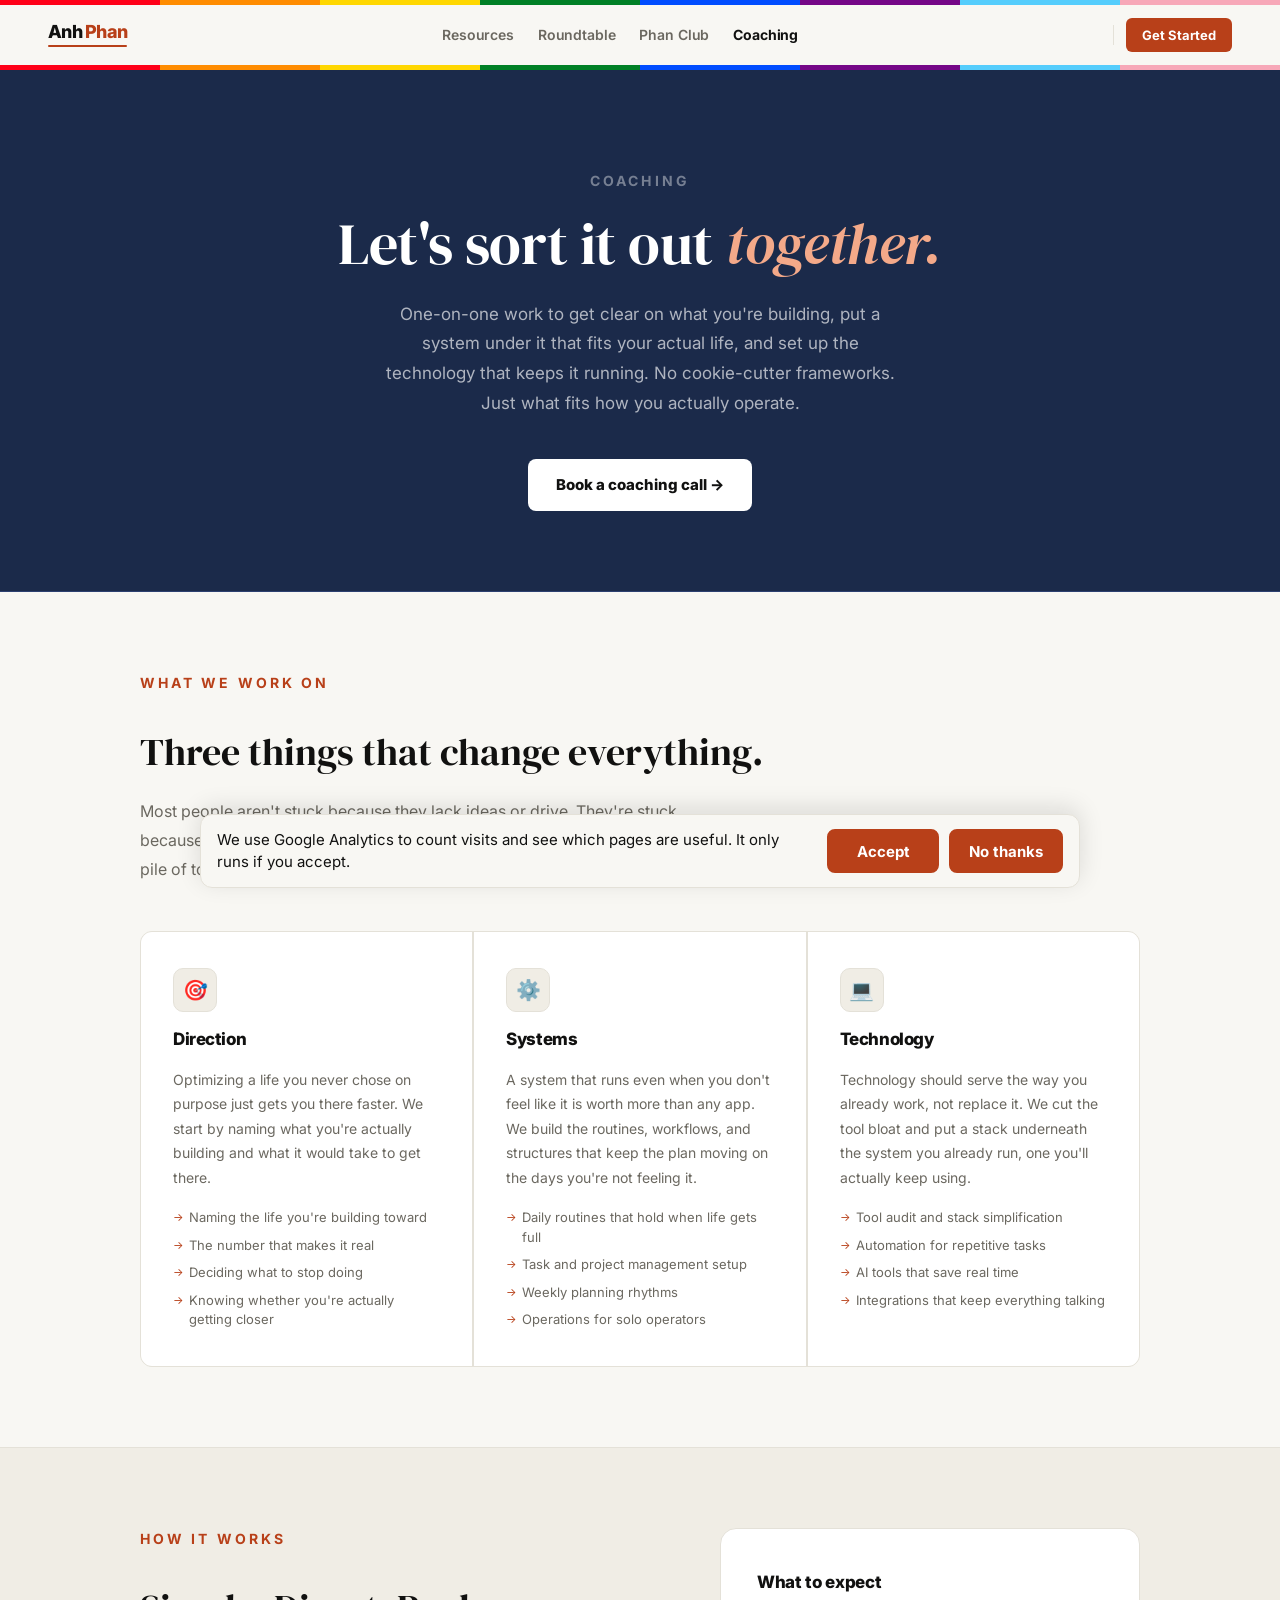
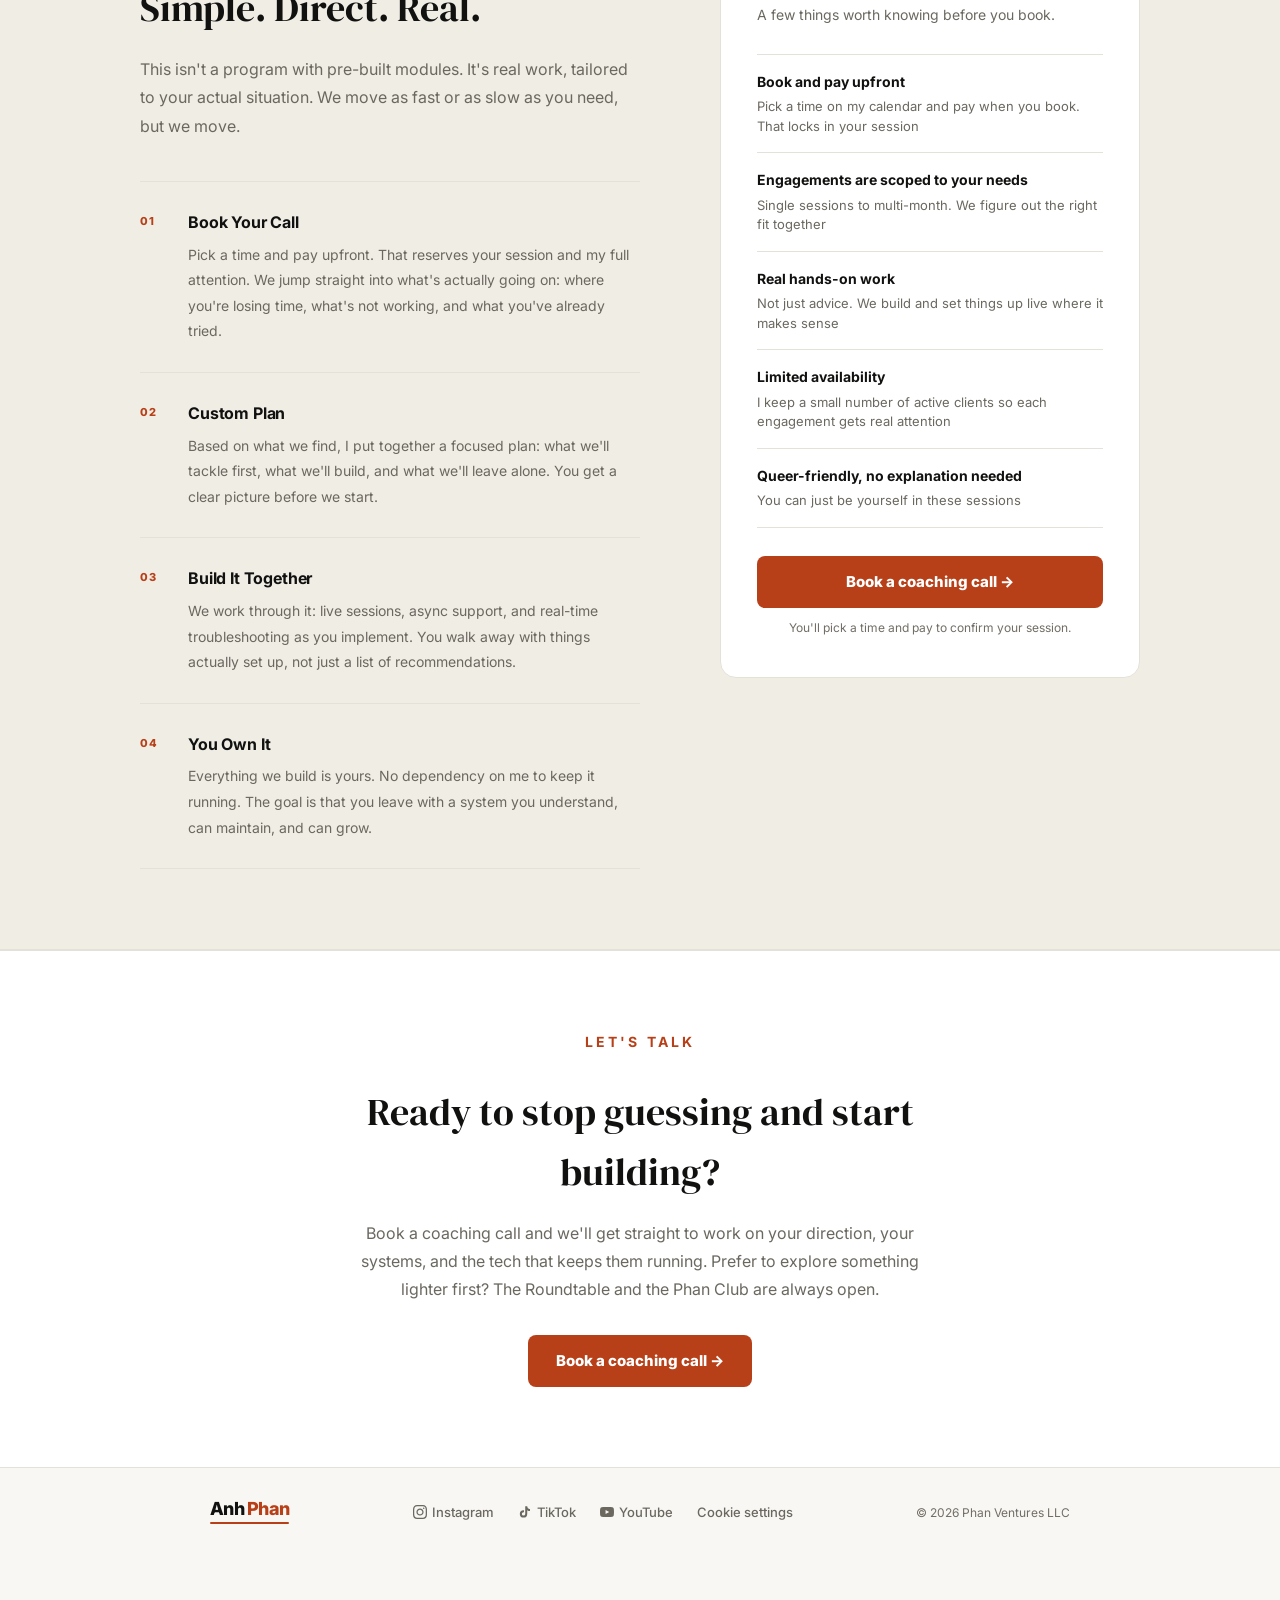
==== coaching.html @ 06c70fdd "Consent: remove Clarity, load GA4 only after Accept Co-Authored-By: Claude Opus 5.5 <noreply@anthrop" ====
<!DOCTYPE html>
<html lang="en">
<head>
  <meta charset="UTF-8">
  <meta name="viewport" content="width=device-width, initial-scale=1.0">
  <link rel="icon" href="/favicon.ico" sizes="any">
  <link rel="icon" type="image/png" sizes="32x32" href="/favicon-32.png">
  <link rel="icon" type="image/png" sizes="16x16" href="/favicon-16.png">
  <link rel="apple-touch-icon" href="/apple-touch-icon.png">
  <meta name="theme-color" content="#B84019">
  <title>Coaching · Anh Phan</title>
  <link rel="canonical" href="https://mranhphan.com/coaching">
  <meta name="description" content="One-on-one coaching to get clear on what you're building, put a system under it, and set up the tech that keeps it running. Book a paid coaching call with Anh.">
  <link rel="preconnect" href="https://fonts.googleapis.com">
  <link rel="preconnect" href="https://fonts.gstatic.com" crossorigin>
  <link href="https://fonts.googleapis.com/css2?family=DM+Serif+Display:ital@0;1&family=Inter:ital,opsz,wght@0,14..32,400;0,14..32,500;0,14..32,600;0,14..32,700;0,14..32,800;0,14..32,900;1,14..32,400;1,14..32,700;1,14..32,800&display=swap" rel="stylesheet">
  <link rel="stylesheet" href="styles.css">
  <style>
    /* ── PAGE HERO ── */
    .coaching-hero {
      background: var(--navy);
      padding: 100px 48px 80px;
      border-bottom: 1px solid #2D4070;
      text-align: center;
    }

    .coaching-hero-inner { position: relative; z-index: 1; }

    .coaching-hero .section-label { color: rgba(255,255,255,0.4); margin-bottom: 20px; }

    .coaching-hero h1 {
      font-family: 'DM Serif Display', serif;
      font-size: clamp(34px, 4.5vw, 58px);
      font-weight: 400;
      letter-spacing: -0.01em;
      line-height: 1.1;
      color: #fff;
      max-width: 720px;
      margin: 0 auto 24px;
    }

    .coaching-hero h1 em {
      font-style: italic;
      color: var(--fire-light);
    }

    .coaching-hero .hero-sub {
      font-size: 17px;
      color: rgba(255,255,255,0.65);
      line-height: 1.75;
      max-width: 520px;
      margin: 0 auto 40px;
    }

    .btn-white {
      display: inline-flex;
      align-items: center;
      background: #fff;
      color: var(--text);
      font-family: 'Inter', sans-serif;
      font-size: 15px;
      font-weight: 800;
      padding: 14px 28px;
      border-radius: 8px;
      transition: opacity 0.2s;
    }
    .btn-white:hover { opacity: 0.92; }

    /* ── PILLARS SECTION ── */
    .work-section {
      padding: 80px 48px;
      background: var(--bg);
      border-bottom: 1px solid var(--border);
    }

    .work-inner {
      max-width: 1000px;
      margin: 0 auto;
    }

    .work-header { margin-bottom: 48px; }

    .work-header h2 {
      font-size: clamp(26px, 3vw, 38px);
      margin-bottom: 14px;
    }

    .work-header p {
      font-size: 16px;
      color: var(--text-muted);
      line-height: 1.8;
      max-width: 580px;
    }

    .work-grid {
      display: grid;
      grid-template-columns: 1fr 1fr 1fr;
      gap: 2px;
      background: var(--border);
      border: 1px solid var(--border);
      border-radius: 12px;
      overflow: hidden;
    }

    .work-card {
      background: #fff;
      padding: 36px 32px;
      display: flex;
      flex-direction: column;
      gap: 14px;
    }

    .work-icon {
      width: 44px;
      height: 44px;
      border-radius: 10px;
      background: var(--linen);
      border: 1px solid var(--border);
      display: flex;
      align-items: center;
      justify-content: center;
      font-size: 20px;
    }

    .work-card h3 {
      font-family: 'Inter', sans-serif;
      font-size: 17px;
      font-weight: 800;
      letter-spacing: -0.025em;
      color: var(--text);
    }

    .work-card p {
      font-size: 14px;
      color: var(--text-muted);
      line-height: 1.75;
    }

    .work-card ul {
      list-style: none;
      display: flex;
      flex-direction: column;
      gap: 8px;
      margin-top: 4px;
    }

    .work-card ul li {
      font-size: 13px;
      color: var(--text-muted);
      padding-left: 16px;
      position: relative;
      line-height: 1.5;
    }

    .work-card ul li::before {
      content: '→';
      position: absolute;
      left: 0;
      color: var(--accent);
      font-size: 11px;
      top: 1px;
    }

    /* ── HOW IT WORKS ── */
    .process-section {
      padding: 80px 48px;
      background: var(--linen);
      border-bottom: 1px solid var(--border);
    }

    .process-inner {
      max-width: 1000px;
      margin: 0 auto;
      display: grid;
      grid-template-columns: 1fr 420px;
      gap: 80px;
      align-items: start;
    }

    .process-left h2 {
      font-size: clamp(26px, 3vw, 38px);
      margin-bottom: 16px;
    }

    .process-left > p {
      font-size: 16px;
      color: var(--text-muted);
      line-height: 1.8;
      margin-bottom: 40px;
    }

    .process-steps { display: flex; flex-direction: column; }

    .process-step {
      display: flex;
      gap: 24px;
      padding: 28px 0;
      border-bottom: 1px solid var(--border);
    }
    .process-step:first-child { border-top: 1px solid var(--border); }

    .step-num {
      font-size: 11px;
      font-weight: 800;
      color: var(--accent);
      letter-spacing: 0.08em;
      min-width: 24px;
      padding-top: 3px;
    }

    .step-body strong {
      display: block;
      font-size: 16px;
      font-weight: 700;
      color: var(--text);
      margin-bottom: 6px;
      letter-spacing: -0.01em;
    }

    .step-body span {
      font-size: 14px;
      color: var(--text-muted);
      line-height: 1.65;
    }

    /* ── DETAILS CARD ── */
    .details-card {
      background: #fff;
      border: 1px solid var(--border);
      border-radius: 16px;
      padding: 40px 36px;
    }

    .details-card h3 {
      font-family: 'Inter', sans-serif;
      font-size: 17px;
      font-weight: 800;
      color: var(--text);
      margin-bottom: 8px;
      letter-spacing: -0.02em;
    }

    .details-card .card-sub {
      font-size: 14px;
      color: var(--text-muted);
      line-height: 1.6;
      margin-bottom: 28px;
    }

    .details-list {
      list-style: none;
      border-top: 1px solid var(--border);
    }

    .details-list li {
      padding: 16px 0;
      border-bottom: 1px solid var(--border);
      display: flex;
      flex-direction: column;
      gap: 4px;
    }

    .details-list strong {
      font-size: 14px;
      font-weight: 700;
      color: var(--text);
    }

    .details-list span {
      font-size: 13px;
      color: var(--text-muted);
      line-height: 1.5;
    }

    .card-cta { margin-top: 28px; }

    .btn-accent {
      display: inline-flex;
      align-items: center;
      justify-content: center;
      width: 100%;
      background: var(--accent);
      color: #fff;
      font-family: 'Inter', sans-serif;
      font-size: 15px;
      font-weight: 800;
      padding: 14px 28px;
      border-radius: 8px;
      transition: background 0.2s;
    }
    .btn-accent:hover { background: var(--fire-dark); }

    .card-note {
      font-size: 12px;
      color: var(--text-light);
      text-align: center;
      margin-top: 10px;
    }

    /* ── BOTTOM CTA ── */
    .cta-section {
      padding: 80px 48px;
      background: #fff;
      text-align: center;
      border-top: 1px solid var(--border);
    }

    .cta-inner { max-width: 560px; margin: 0 auto; }

    .cta-inner h2 {
      font-size: clamp(26px, 3vw, 38px);
      margin-bottom: 16px;
    }

    .cta-inner p {
      font-size: 16px;
      color: var(--text-muted);
      line-height: 1.75;
      margin-bottom: 32px;
    }

    .btn-accent-inline {
      display: inline-flex;
      align-items: center;
      background: var(--accent);
      color: #fff;
      font-family: 'Inter', sans-serif;
      font-size: 15px;
      font-weight: 800;
      padding: 14px 28px;
      border-radius: 8px;
      transition: background 0.2s;
    }
    .btn-accent-inline:hover { background: var(--fire-dark); }

    /* ── RESPONSIVE ── */
    @media (max-width: 960px) {
      .coaching-hero { padding: 72px 32px 60px; }
      .work-section { padding: 60px 24px; }
      .work-grid { grid-template-columns: 1fr; }
      .process-section { padding: 60px 24px; }
      .process-inner { grid-template-columns: 1fr; gap: 40px; }
      .cta-section { padding: 60px 24px; }
    }

    @media (max-width: 640px) {
      .coaching-hero { padding: 60px 20px 48px; }
      .work-section { padding: 52px 20px; }
      .work-card { padding: 28px 24px; }
      .process-section { padding: 52px 20px; }
      .details-card { padding: 32px 24px; }
      .cta-section { padding: 52px 20px; }
    }
  </style>
  <!-- Google Analytics 4, loaded only after the visitor clicks Accept (consent.js). -->
  <script src="/consent.js" data-ga-id="G-S2TMKYNY6V" defer></script>
</head>
<body>
  <a class="skip-link" href="#main">Skip to main content</a>

  <div class="site-header">
    <div class="pride-stripe"></div>
    <nav>
      <a href="/" class="nav-logo">
        <span class="nav-logo-name">Anh <span class="nav-logo-accent">Phan</span></span>
        <span class="nav-logo-bar"></span>
      </a>
      <input type="checkbox" id="nav-toggle" class="nav-toggle" aria-label="Toggle menu">
      <label for="nav-toggle" class="nav-burger" aria-hidden="true"><span></span><span></span><span></span></label>
      <div class="nav-links">
        <a href="/start-here" class="nav-link">Resources</a>
        <a href="/roundtable" class="nav-link">Roundtable</a>
        <a href="/phan-club" class="nav-link">Phan Club</a>
        <a href="/coaching" class="nav-link" style="color:var(--text);font-weight:700;">Coaching</a>
      </div>
      <div class="nav-cta-wrapper">
        <div class="nav-divider"></div>
        <a href="/#offerings" class="nav-login">Get Started</a>
      </div>
    </nav>
    <div class="pride-stripe"></div>
  </div>

  <main id="main" tabindex="-1">

  <!-- HERO -->
  <div class="coaching-hero">
    <div class="coaching-hero-inner">
      <span class="section-label">Coaching</span>
      <h1>Let's sort it out <em>together.</em></h1>
      <p class="hero-sub">One-on-one work to get clear on what you're building, put a system under it that fits your actual life, and set up the technology that keeps it running. No cookie-cutter frameworks. Just what fits how you actually operate.</p>
      <a href="BOOKING_LINK_HERE" class="btn-white">Book a coaching call →</a>
    </div>
  </div>

  <!-- WHAT WE WORK ON -->
  <div class="work-section">
    <div class="work-inner">
      <div class="work-header">
        <span class="section-label">What We Work On</span>
        <h2>Three things that change everything.</h2>
        <p>Most people aren't stuck because they lack ideas or drive. They're stuck because there's no clear direction, nothing holding the plan together, and a pile of tools that don't talk to each other. We fix that, one layer at a time.</p>
      </div>

      <div class="work-grid">
        <div class="work-card">
          <div class="work-icon">🎯</div>
          <h3>Direction</h3>
          <p>Optimizing a life you never chose on purpose just gets you there faster. We start by naming what you're actually building and what it would take to get there.</p>
          <ul>
            <li>Naming the life you're building toward</li>
            <li>The number that makes it real</li>
            <li>Deciding what to stop doing</li>
            <li>Knowing whether you're actually getting closer</li>
          </ul>
        </div>

        <div class="work-card">
          <div class="work-icon">⚙️</div>
          <h3>Systems</h3>
          <p>A system that runs even when you don't feel like it is worth more than any app. We build the routines, workflows, and structures that keep the plan moving on the days you're not feeling it.</p>
          <ul>
            <li>Daily routines that hold when life gets full</li>
            <li>Task and project management setup</li>
            <li>Weekly planning rhythms</li>
            <li>Operations for solo operators</li>
          </ul>
        </div>

        <div class="work-card">
          <div class="work-icon">💻</div>
          <h3>Technology</h3>
          <p>Technology should serve the way you already work, not replace it. We cut the tool bloat and put a stack underneath the system you already run, one you'll actually keep using.</p>
          <ul>
            <li>Tool audit and stack simplification</li>
            <li>Automation for repetitive tasks</li>
            <li>AI tools that save real time</li>
            <li>Integrations that keep everything talking</li>
          </ul>
        </div>
      </div>
    </div>
  </div>

  <!-- HOW IT WORKS -->
  <div class="process-section">
    <div class="process-inner">

      <div class="process-left">
        <span class="section-label">How It Works</span>
        <h2>Simple. Direct. Real.</h2>
        <p>This isn't a program with pre-built modules. It's real work, tailored to your actual situation. We move as fast or as slow as you need, but we move.</p>

        <div class="process-steps">
          <div class="process-step">
            <span class="step-num">01</span>
            <div class="step-body">
              <strong>Book Your Call</strong>
              <span>Pick a time and pay upfront. That reserves your session and my full attention. We jump straight into what's actually going on: where you're losing time, what's not working, and what you've already tried.</span>
            </div>
          </div>
          <div class="process-step">
            <span class="step-num">02</span>
            <div class="step-body">
              <strong>Custom Plan</strong>
              <span>Based on what we find, I put together a focused plan: what we'll tackle first, what we'll build, and what we'll leave alone. You get a clear picture before we start.</span>
            </div>
          </div>
          <div class="process-step">
            <span class="step-num">03</span>
            <div class="step-body">
              <strong>Build It Together</strong>
              <span>We work through it: live sessions, async support, and real-time troubleshooting as you implement. You walk away with things actually set up, not just a list of recommendations.</span>
            </div>
          </div>
          <div class="process-step">
            <span class="step-num">04</span>
            <div class="step-body">
              <strong>You Own It</strong>
              <span>Everything we build is yours. No dependency on me to keep it running. The goal is that you leave with a system you understand, can maintain, and can grow.</span>
            </div>
          </div>
        </div>
      </div>

      <div class="details-card">
        <h3>What to expect</h3>
        <p class="card-sub">A few things worth knowing before you book.</p>
        <ul class="details-list">
          <li>
            <strong>Book and pay upfront</strong>
            <span>Pick a time on my calendar and pay when you book. That locks in your session</span>
          </li>
          <li>
            <strong>Engagements are scoped to your needs</strong>
            <span>Single sessions to multi-month. We figure out the right fit together</span>
          </li>
          <li>
            <strong>Real hands-on work</strong>
            <span>Not just advice. We build and set things up live where it makes sense</span>
          </li>
          <li>
            <strong>Limited availability</strong>
            <span>I keep a small number of active clients so each engagement gets real attention</span>
          </li>
          <li>
            <strong>Queer-friendly, no explanation needed</strong>
            <span>You can just be yourself in these sessions</span>
          </li>
        </ul>
        <div class="card-cta">
          <a href="BOOKING_LINK_HERE" class="btn-accent">Book a coaching call →</a>
          <p class="card-note">You'll pick a time and pay to confirm your session.</p>
        </div>
      </div>

    </div>
  </div>

  <!-- BOTTOM CTA -->
  <div class="cta-section">
    <div class="cta-inner">
      <span class="section-label">Let's Talk</span>
      <h2>Ready to stop guessing and start building?</h2>
      <p>Book a coaching call and we'll get straight to work on your direction, your systems, and the tech that keeps them running. Prefer to explore something lighter first? The Roundtable and the Phan Club are always open.</p>
      <a href="BOOKING_LINK_HERE" class="btn-accent-inline">Book a coaching call →</a>
    </div>
  </div>

  <!-- FOOTER -->
  </main>

  <footer>
    <div class="footer-inner">
      <a href="/" class="footer-logo nav-logo">
        <span class="nav-logo-name">Anh <span class="nav-logo-accent">Phan</span></span>
        <span class="nav-logo-bar"></span>
      </a>
      <div class="footer-links">
        <a href="https://www.instagram.com/mr_anhphan" target="_blank" class="footer-social">
          <svg viewBox="0 0 24 24" fill="currentColor" width="16" height="16"><path d="M12 2.163c3.204 0 3.584.012 4.85.07 3.252.148 4.771 1.691 4.919 4.919.058 1.265.069 1.645.069 4.849 0 3.205-.012 3.584-.069 4.849-.149 3.225-1.664 4.771-4.919 4.919-1.266.058-1.644.07-4.85.07-3.204 0-3.584-.012-4.849-.07-3.26-.149-4.771-1.699-4.919-4.92-.058-1.265-.07-1.644-.07-4.849 0-3.204.013-3.583.07-4.849.149-3.227 1.664-4.771 4.919-4.919 1.266-.057 1.645-.069 4.849-.069zm0-2.163c-3.259 0-3.667.014-4.947.072-4.358.2-6.78 2.618-6.98 6.98-.059 1.281-.073 1.689-.073 4.948 0 3.259.014 3.668.072 4.948.2 4.358 2.618 6.78 6.98 6.98 1.281.058 1.689.072 4.948.072 3.259 0 3.668-.014 4.948-.072 4.354-.2 6.782-2.618 6.979-6.98.059-1.28.073-1.689.073-4.948 0-3.259-.014-3.667-.072-4.947-.196-4.354-2.617-6.78-6.979-6.98-1.281-.059-1.69-.073-4.949-.073zm0 5.838c-3.403 0-6.162 2.759-6.162 6.162s2.759 6.163 6.162 6.163 6.162-2.759 6.162-6.163c0-3.403-2.759-6.162-6.162-6.162zm0 10.162c-2.209 0-4-1.79-4-4 0-2.209 1.791-4 4-4s4 1.791 4 4c0 2.21-1.791 4-4 4zm6.406-11.845c-.796 0-1.441.645-1.441 1.44s.645 1.44 1.441 1.44c.795 0 1.439-.645 1.439-1.44s-.644-1.44-1.439-1.44z"/></svg>
          Instagram
        </a>
        <a href="https://www.tiktok.com/@mr_anhphan" target="_blank" class="footer-social">
          <svg viewBox="0 0 24 24" fill="currentColor" width="16" height="16"><path d="M19.59 6.69a4.83 4.83 0 0 1-3.77-4.25V2h-3.45v13.67a2.89 2.89 0 0 1-2.88 2.5 2.89 2.89 0 0 1-2.89-2.89 2.89 2.89 0 0 1 2.89-2.89c.28 0 .54.04.79.1V9.01a6.27 6.27 0 0 0-.79-.05 6.34 6.34 0 0 0-6.34 6.34 6.34 6.34 0 0 0 6.34 6.34 6.34 6.34 0 0 0 6.33-6.34V8.95a8.16 8.16 0 0 0 4.77 1.52V7.02a4.85 4.85 0 0 1-1-.33z"/></svg>
          TikTok
        </a>
        <a href="https://www.youtube.com/@mr_anhphan" target="_blank" class="footer-social">
          <svg viewBox="0 0 24 24" fill="currentColor" width="16" height="16"><path d="M23.498 6.186a3.016 3.016 0 0 0-2.122-2.136C19.505 3.545 12 3.545 12 3.545s-7.505 0-9.377.505A3.017 3.017 0 0 0 .502 6.186C0 8.07 0 12 0 12s0 3.93.502 5.814a3.016 3.016 0 0 0 2.122 2.136c1.871.505 9.376.505 9.376.505s7.505 0 9.377-.505a3.015 3.015 0 0 0 2.122-2.136C24 15.93 24 12 24 12s0-3.93-.502-5.814zM9.545 15.568V8.432L15.818 12l-6.273 3.568z"/></svg>
          YouTube
        </a>
        <button type="button" class="footer-social cookie-link" data-pv-cookie-settings hidden>Cookie settings</button>
      </div>
      <div class="footer-copy">&copy; 2026 Phan Ventures LLC</div>
    </div>
  </footer>

</body>
</html>
---- styles.css ----
*, *::before, *::after { box-sizing: border-box; margin: 0; padding: 0; }
html { scroll-behavior: smooth; }

:root {
  /* ── Primary — Orange Red ── */
  --fire-tint:   #F9D5C8;
  --fire-light:  #F4A989;
  --accent:      #B84019;  /* Fire — primary accent. Darkened from #E04E1F,
                             which was 3.71:1 as text and 3.98:1 behind white. */
  --fire-dark:   #B03A12;
  /* ── Secondary — Deep Navy ── */
  --navy-tint:   #D0D9EA;
  --navy-pale:   #7A9CC8;
  --navy-mid:    #2D4070;
  --navy:        #1B2A4A;
  --navy-deep:   #0F1A2E;
  /* ── Neutrals ── */
  --text:        #111110;  /* Ink */
  --charcoal:    #2A2928;
  --text-muted:  #6B6860;  /* Dusk */
  --text-light:  #726E66;  /* Fog. Darkened from #9C9890, which was 2.68:1 on
                             the canvas and 2.87:1 on white. Still lighter than
                             --text-muted, so the tonal steps survive. */
  --border:      #E4E1D8;  /* Parchment */
  --linen:       #F0EDE5;
  --bg:          #F8F7F3;  /* Canvas */
  /* ── Dark mode ── */
  --dark-bg:     #0F0F0E;
  --dark-card:   #1A1A19;
  --dark-raised: #242422;
  --dark-border: #2E2E2C;
  /* ── Pride ── */
  --pride-gradient: linear-gradient(
    to right,
    #FF0018 0%,    #FF0018 12.5%,
    #FF8C00 12.5%, #FF8C00 25%,
    #FFD700 25%,   #FFD700 37.5%,
    #008026 37.5%, #008026 50%,
    #004DFF 50%,   #004DFF 62.5%,
    #750787 62.5%, #750787 75%,
    #55CDFC 75%,   #55CDFC 87.5%,
    #F7A8B8 87.5%, #F7A8B8 100%
  );
}

body {
  font-family: 'Inter', sans-serif;
  background: var(--bg);
  color: var(--text);
  line-height: 1.6;
  -webkit-font-smoothing: antialiased;
}

h1, h2 { font-family: 'DM Serif Display', serif; font-weight: 400; }

a { color: inherit; text-decoration: none; }
img { display: block; max-width: 100%; }

/* ── PRIDE STRIPE ── */
.pride-stripe { height: 5px; background: var(--pride-gradient); }

/* ── SITE HEADER ── */
.site-header {
  position: fixed;
  top: 0;
  left: 0;
  right: 0;
  z-index: 100;
  background: var(--bg);
}

/* ── NAV ── */
nav {
  display: flex;
  align-items: center;
  justify-content: space-between;
  padding: 0 48px;
  height: 60px;
  background: var(--bg);
}

body { padding-top: 70px; }

.nav-logo {
  display: flex;
  flex-direction: column;
  align-items: flex-start;
  line-height: 1;
  gap: 0;
}
.nav-logo-name {
  font-size: 18px;
  font-weight: 800;
  letter-spacing: -0.04em;
  font-family: 'Inter', sans-serif;
}
.nav-logo-accent { color: var(--accent); }
.nav-logo-bar {
  display: block;
  height: 2px;
  width: 100%;
  background: var(--accent);
  border-radius: 1px;
  margin-top: 4px;
}

.nav-links {
  display: flex;
  align-items: center;
  gap: 24px;
}

.nav-link {
  font-size: 14px;
  font-weight: 600;
  color: var(--text-muted);
  transition: color 0.2s;
  letter-spacing: -0.01em;
}
.nav-link:hover { color: var(--text); }

.nav-divider { width: 1px; height: 20px; background: var(--border); }

.nav-login {
  font-size: 13px;
  font-weight: 700;
  color: #fff;
  background: var(--accent);
  padding: 7px 16px;
  border-radius: 6px;
  transition: opacity 0.2s;
}
.nav-login:hover { opacity: 0.88; }

.nav-cta-wrapper { display: flex; align-items: center; gap: 12px; }

/* ── HERO (HOMEPAGE) ── */
.hero {
  padding: 80px 48px 88px;
  border-bottom: 1px solid var(--border);
  background: var(--bg);
  text-align: center;
}

.hero-text {
  max-width: 680px;
  margin: 0 auto;
  display: flex;
  flex-direction: column;
  align-items: center;
}

.hero-photo {
  width: 160px;
  height: 160px;
  border-radius: 50%;
  overflow: hidden;
  margin: 0 auto 36px;
  border: 3px solid var(--border);
}

.hero-photo img {
  width: 100%;
  height: 100%;
  object-fit: cover;
  object-position: center top;
  display: block;
}

.hero-eyebrow {
  font-size: 12px;
  font-weight: 700;
  letter-spacing: 0.18em;
  text-transform: uppercase;
  color: var(--text-light);
  margin-bottom: 20px;
}

.hero-belief {
  font-family: 'DM Serif Display', serif;
  font-size: clamp(32px, 4vw, 54px);
  font-weight: 400;
  letter-spacing: -0.01em;
  line-height: 1.1;
  margin-bottom: 24px;
  color: var(--text);
}

.hero-belief em {
  font-style: italic;
  color: var(--accent);
}

.hero-sub {
  font-size: 17px;
  color: var(--text-muted);
  line-height: 1.75;
  margin-bottom: 36px;
}

.hero-cta {
  display: inline-flex;
  align-items: center;
  background: var(--accent);
  color: #fff;
  font-family: 'Inter', sans-serif;
  font-size: 15px;
  font-weight: 800;
  padding: 14px 28px;
  border-radius: 8px;
  transition: opacity 0.2s;
  width: fit-content;
}
.hero-cta:hover { opacity: 0.88; }

/* ── STORY MICRO ── */
.story-micro {
  padding: 48px 48px;
  border-bottom: 1px solid var(--border);
  background: var(--bg);
}

.story-micro-inner {
  max-width: 680px;
  margin: 0 auto;
  text-align: center;
}

.story-micro-inner p {
  font-size: 17px;
  color: var(--text-muted);
  line-height: 1.8;
}

.story-micro-inner em { font-style: italic; color: var(--text); }

/* ── LEAD MAGNET ── */
.lead-section {
  padding: 80px 48px;
  background: #fff;
  border-bottom: 1px solid var(--border);
}

.lead-inner {
  max-width: 640px;
  margin: 0 auto;
  text-align: center;
}

.lead-inner .section-label { margin-bottom: 20px; }

.lead-inner h2 {
  font-family: 'DM Serif Display', serif;
  font-size: clamp(28px, 3vw, 42px);
  font-weight: 400;
  letter-spacing: -0.01em;
  line-height: 1.1;
  margin-bottom: 16px;
}

.lead-inner .lead-sub {
  font-size: 16px;
  color: var(--text-muted);
  line-height: 1.75;
  margin-bottom: 32px;
}

.lead-form {
  display: flex;
  gap: 8px;
  max-width: 480px;
  margin: 0 auto;
}

.lead-form input[type="email"] {
  flex: 1;
  font-family: 'Inter', sans-serif;
  font-size: 15px;
  font-weight: 500;
  color: var(--text);
  background: var(--bg);
  border: 1.5px solid var(--border);
  border-radius: 8px;
  padding: 12px 16px;
  outline: none;
  transition: border-color 0.2s;
}
.lead-form input[type="email"]::placeholder { color: var(--text-light); }
.lead-form input[type="email"]:focus { border-color: var(--accent); }

.lead-form button {
  font-family: 'Inter', sans-serif;
  font-size: 14px;
  font-weight: 800;
  color: #fff;
  background: var(--accent);
  border: none;
  border-radius: 8px;
  padding: 12px 20px;
  cursor: pointer;
  white-space: nowrap;
  transition: opacity 0.2s;
}
.lead-form button:hover { opacity: 0.88; }

.lead-note {
  font-size: 12px;
  color: var(--text-light);
  margin-top: 12px;
}

/* ── OFFERINGS PREVIEW ── */
.preview-section {
  padding: 80px 48px;
  border-bottom: 1px solid var(--border);
  background: var(--bg);
}

.preview-inner { max-width: 1000px; margin: 0 auto; }

.preview-header { margin-bottom: 40px; text-align: center; }

.preview-header h2 {
  font-family: 'DM Serif Display', serif;
  font-size: clamp(26px, 2.8vw, 38px);
  font-weight: 400;
  letter-spacing: -0.01em;
  line-height: 1.1;
}

.preview-grid {
  display: grid;
  grid-template-columns: 1fr 1fr 1fr;
  border: 1px solid var(--border);
  border-radius: 12px;
  overflow: hidden;
}

.preview-card {
  padding: 40px 36px;
  border-right: 1px solid var(--border);
  display: flex;
  flex-direction: column;
  gap: 12px;
  background: #fff;
}

.preview-card:last-child { border-right: none; }

.preview-num {
  font-size: 11px;
  font-weight: 800;
  color: var(--accent);
  letter-spacing: 0.15em;
  text-transform: uppercase;
}

.preview-card h3 {
  font-size: 20px;
  font-weight: 800;
  letter-spacing: -0.02em;
  line-height: 1.2;
}

.preview-card p {
  font-size: 15px;
  color: var(--text-muted);
  line-height: 1.75;
  flex: 1;
}

.preview-link {
  display: inline-block;
  font-size: 13px;
  font-weight: 700;
  color: var(--accent);
  border-bottom: 1px solid rgba(184, 64, 25, 0.3);
  padding-bottom: 2px;
  width: fit-content;
  transition: opacity 0.2s;
}
.preview-link:hover { opacity: 0.75; }

/* ── PILLARS ── */
.pillars-section {
  padding: 72px 48px;
  background: var(--linen);
  border-bottom: 1px solid var(--border);
}

.pillars-inner {
  max-width: 1000px;
  margin: 0 auto;
  display: grid;
  grid-template-columns: 1fr 1fr 1fr;
  gap: 48px;
}

.pillar { display: flex; flex-direction: column; gap: 14px; }

.pillar-icon {
  width: 44px;
  height: 44px;
  border-radius: 10px;
  background: #fff;
  border: 1px solid var(--border);
  display: flex;
  align-items: center;
  justify-content: center;
  font-size: 20px;
  flex-shrink: 0;
}

.pillar h2 {
  font-family: 'Inter', sans-serif;
  font-size: 18px;
  font-weight: 800;
  letter-spacing: -0.025em;
  color: var(--text);
}

.pillar p {
  font-size: 15px;
  color: var(--text-muted);
  line-height: 1.75;
}

/* ── STATS STRIP ── */
.story-stats {
  border-top: 1px solid var(--border);
  display: grid;
  grid-template-columns: repeat(4, 1fr);
}

.story-stat {
  padding: 48px 40px;
  border-right: 1px solid var(--border);
}

.story-stat:last-child { border-right: none; }

.section-label {
  font-size: 14px;
  font-weight: 700;
  letter-spacing: 0.22em;
  text-transform: uppercase;
  color: var(--accent);
  margin-bottom: 28px;
  display: block;
}

.story-text h2 {
  font-size: clamp(26px, 3vw, 36px);
  font-weight: 900;
  letter-spacing: -0.03em;
  line-height: 1.1;
  margin-bottom: 24px;
}

.story-text p {
  font-size: 16px;
  color: var(--text-muted);
  line-height: 1.75;
  margin-bottom: 12px;
}

.story-text p:last-of-type { margin-bottom: 0; }
.story-text em { font-style: italic; color: var(--text); }

.fact-num {
  font-size: 48px;
  font-weight: 900;
  letter-spacing: -0.05em;
  line-height: 1;
  color: var(--text);
}

.fact-label {
  font-size: 13px;
  color: var(--text-muted);
  font-weight: 500;
  line-height: 1.4;
  max-width: 200px;
  margin-top: 6px;
}


/* ── FOOTER ── */
footer { border-top: 1px solid var(--border); padding: 32px 48px; }

.footer-inner {
  max-width: 860px;
  margin: 0 auto;
  display: flex;
  align-items: center;
  justify-content: space-between;
  gap: 20px;
  flex-wrap: wrap;
}

.footer-logo { font-size: 18px; font-weight: 900; letter-spacing: -0.025em; }

.footer-links { display: flex; gap: 24px; flex-wrap: wrap; align-items: center; }

.footer-links a {
  display: flex;
  align-items: center;
  gap: 5px;
  font-size: 13px;
  color: var(--text-muted);
  font-weight: 500;
  transition: color 0.2s;
}
.footer-links a:hover { color: var(--text); }
.footer-links svg { width: 14px; height: 14px; flex-shrink: 0; }

.footer-copy { font-size: 12px; color: var(--text-light); }

.footer-social {
  display: inline-flex;
  align-items: center;
  gap: 6px;
  font-size: 13px;
  color: var(--text-muted);
  font-weight: 500;
  transition: color 0.2s;
}
.footer-social:hover { color: var(--text); }
.cookie-link { background: none; border: 0; padding: 0; font: inherit; font-size: 13px; font-weight: 500; color: var(--text-muted); cursor: pointer; }
.cookie-link[hidden] { display: none; }
.cookie-link:hover { color: var(--text); }
.cookie-link:focus-visible { outline: 3px solid var(--accent); outline-offset: 3px; border-radius: 3px; }

/* ── RESPONSIVE ── */
@media (max-width: 1080px) {
}

@media (max-width: 960px) {
  .story-stats { grid-template-columns: 1fr 1fr; }
  .story-stat { border-right: none; border-bottom: 1px solid var(--border); }

  .hero { padding: 60px 32px 68px; }
  .story-micro { padding: 40px 32px; }
  .lead-section { padding: 60px 24px; }
  .preview-section { padding: 60px 24px; }
  .preview-grid { grid-template-columns: 1fr; }
  .preview-card { border-right: none; border-bottom: 1px solid var(--border); }
  .preview-card:last-child { border-bottom: none; }
  .pillars-section { padding: 56px 32px; }
  .pillars-inner { grid-template-columns: 1fr; gap: 32px; }

  nav { padding: 0 24px; }
  .nav-links { gap: 20px; }
  footer { padding: 28px 24px; }
}

@media (max-width: 640px) {
  nav { padding: 0 20px; }
  .nav-links { gap: 14px; }
  .nav-link { font-size: 13px; }

  .story-stats { grid-template-columns: 1fr 1fr; }
  .story-stat { padding: 32px 20px; }

  .hero { padding: 52px 20px 60px; }
  .hero-belief { font-size: 26px; }
  .story-micro { padding: 32px 20px; }
  .lead-section { padding: 52px 20px; }
  .lead-form { flex-direction: column; }
  .lead-form button { width: 100%; }
  .preview-section { padding: 52px 20px; }
  .preview-card { padding: 32px 24px; }

  footer { padding: 28px 20px; }
  .footer-inner { flex-direction: column; align-items: flex-start; gap: 16px; }
  .footer-social-label { display: none; }
  .footer-links { gap: 16px; }
}

@media (max-width: 400px) {
  .fact-num { font-size: 36px; }
}

/* ── MOBILE NAV (CSS-only hamburger) ── */
.nav-toggle { position: absolute; opacity: 0; width: 0; height: 0; pointer-events: none; }
.nav-burger { display: none; }

@media (max-width: 768px) {
  nav { position: relative; gap: 12px; }
  .nav-logo { margin-right: auto; }

  .nav-burger {
    display: flex;
    flex-direction: column;
    justify-content: center;
    gap: 5px;
    width: 30px;
    height: 30px;
    order: 3;
    cursor: pointer;
    flex: none;
  }
  .nav-burger span {
    display: block;
    width: 22px;
    height: 2px;
    background: var(--text);
    border-radius: 2px;
    transition: transform 0.2s ease, opacity 0.2s ease;
  }
  .nav-toggle:checked ~ .nav-burger span:nth-child(1) { transform: translateY(7px) rotate(45deg); }
  .nav-toggle:checked ~ .nav-burger span:nth-child(2) { opacity: 0; }
  .nav-toggle:checked ~ .nav-burger span:nth-child(3) { transform: translateY(-7px) rotate(-45deg); }

  .nav-cta-wrapper { order: 2; }
  .nav-divider { display: none; }

  .nav-links {
    position: absolute;
    top: 100%;
    left: 0;
    right: 0;
    flex-direction: column;
    align-items: stretch;
    gap: 0;
    background: var(--bg);
    border-bottom: 1px solid var(--border);
    box-shadow: 0 10px 24px rgba(0, 0, 0, 0.08);
    padding: 4px 0;
    display: none;
  }
  .nav-toggle:checked ~ .nav-links { display: flex; }
  .nav-links .nav-link {
    padding: 14px 24px;
    font-size: 15px;
    color: var(--text);
    border-bottom: 1px solid var(--border);
  }
  .nav-links .nav-link:last-child { border-bottom: none; }
}

/* Accessibility: skip link and focus visibility.
   The skip link is the first tab stop and is offscreen until focused.
   White on --navy is 14.22:1. */
.skip-link {
  position: absolute;
  left: -9999px;
  top: 0;
  z-index: 9999;
  background: var(--navy);
  color: #fff;
  font-family: 'Inter', sans-serif;
  font-size: 14px;
  font-weight: 700;
  padding: 12px 20px;
  border-radius: 0 0 8px 0;
  text-decoration: none;
}
.skip-link:focus {
  left: 0;
}
main:focus { outline: none; }

/* .nav-toggle is a 0x0 opacity:0 checkbox, so its own focus ring has nothing
   to draw on. Put the ring on the visible burger instead. */
.nav-toggle:focus-visible + .nav-burger {
  outline: 3px solid var(--accent);
  outline-offset: 3px;
  border-radius: 3px;
}
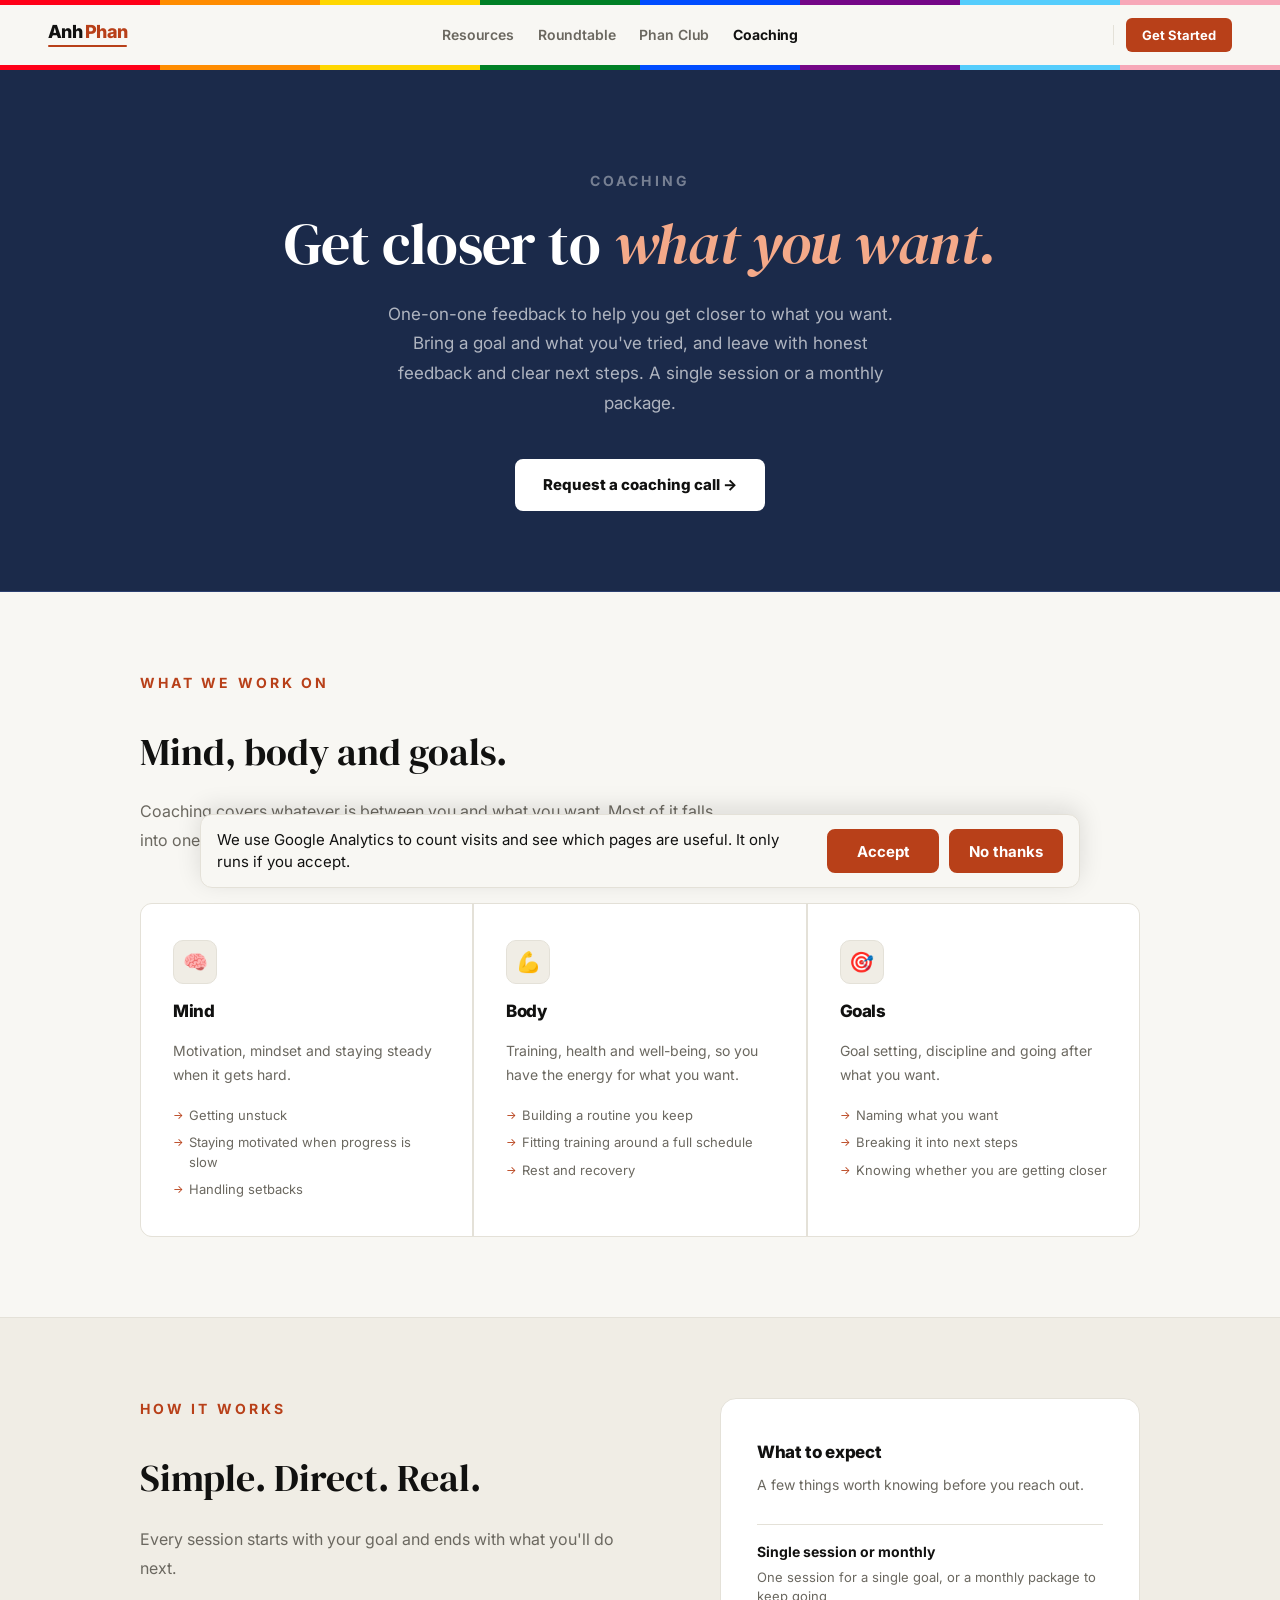
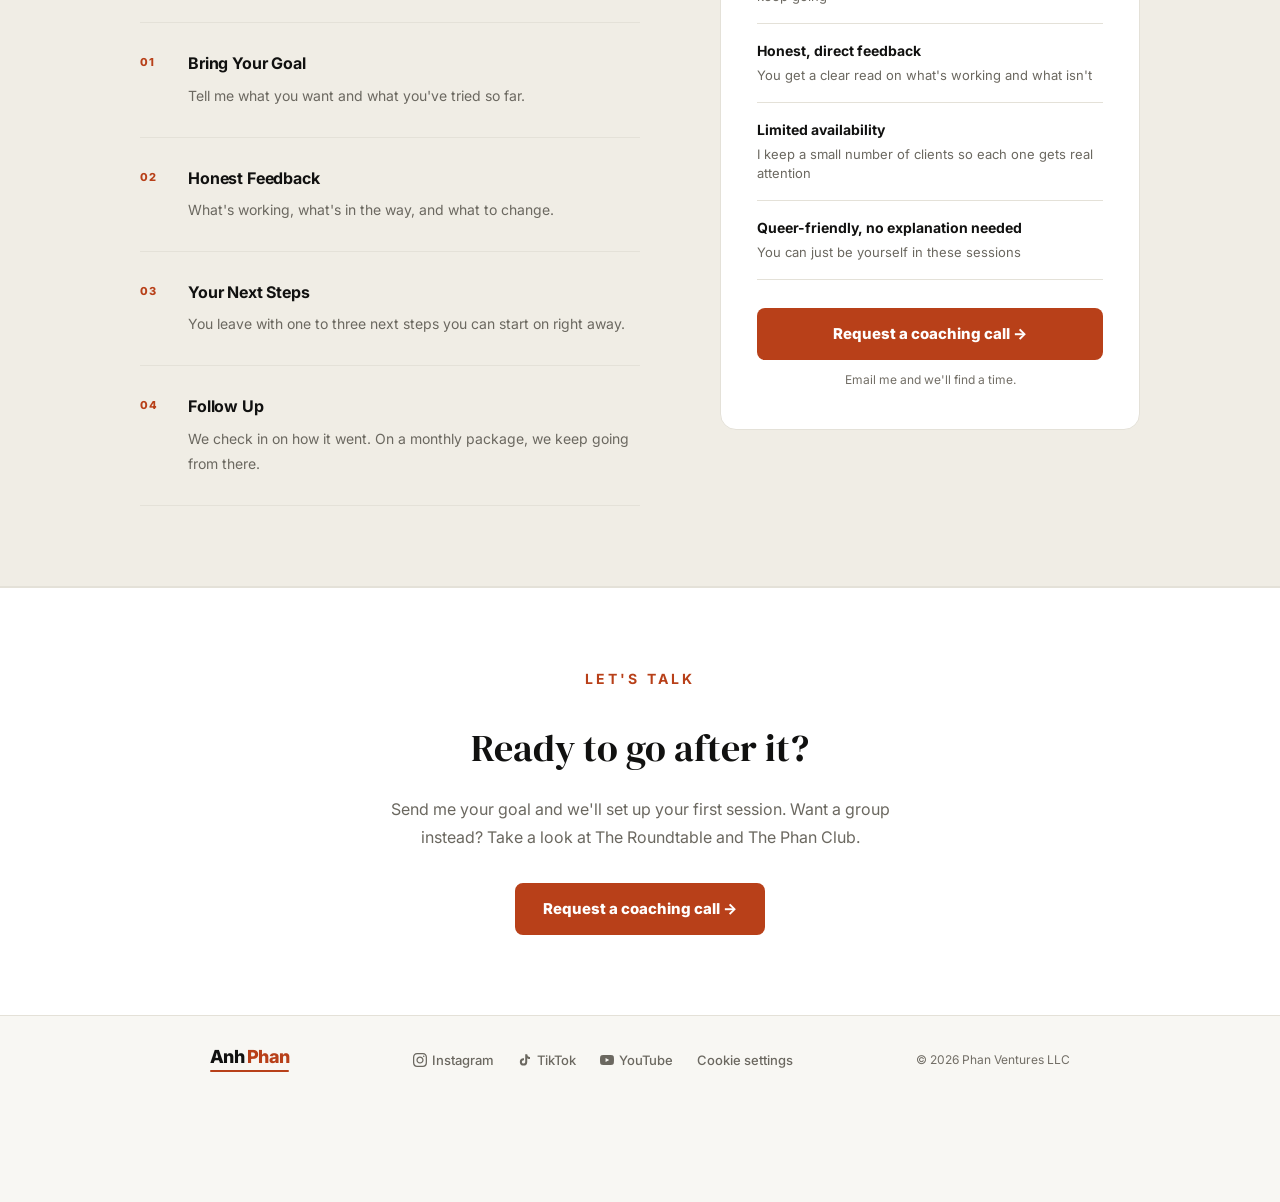
==== commit 9762b377: "Reposition around "Life is worth going after." Mind / Body / Goals replace Direction / Systems / Tec" ====
--- a/coaching.html
+++ b/coaching.html
@@ -10,7 +10,7 @@
   <meta name="theme-color" content="#B84019">
   <title>Coaching · Anh Phan</title>
   <link rel="canonical" href="https://mranhphan.com/coaching">
-  <meta name="description" content="One-on-one coaching to get clear on what you're building, put a system under it, and set up the tech that keeps it running. Book a paid coaching call with Anh.">
+  <meta name="description" content="One-on-one coaching with Anh Phan: honest feedback to help you get closer to what you want. A single session or a monthly package.">
   <link rel="preconnect" href="https://fonts.googleapis.com">
   <link rel="preconnect" href="https://fonts.gstatic.com" crossorigin>
   <link href="https://fonts.googleapis.com/css2?family=DM+Serif+Display:ital@0;1&family=Inter:ital,opsz,wght@0,14..32,400;0,14..32,500;0,14..32,600;0,14..32,700;0,14..32,800;0,14..32,900;1,14..32,400;1,14..32,700;1,14..32,800&display=swap" rel="stylesheet">
@@ -384,12 +384,13 @@
   <main id="main" tabindex="-1">
 
   <!-- HERO -->
+  <!-- CTA: no booking/payment tool yet, so coaching is requested by email. Swap the mailto hrefs for the booking link once one exists. -->
   <div class="coaching-hero">
     <div class="coaching-hero-inner">
       <span class="section-label">Coaching</span>
-      <h1>Let's sort it out <em>together.</em></h1>
-      <p class="hero-sub">One-on-one work to get clear on what you're building, put a system under it that fits your actual life, and set up the technology that keeps it running. No cookie-cutter frameworks. Just what fits how you actually operate.</p>
-      <a href="BOOKING_LINK_HERE" class="btn-white">Book a coaching call →</a>
+      <h1>Get closer to <em>what you want.</em></h1>
+      <p class="hero-sub">One-on-one feedback to help you get closer to what you want. Bring a goal and what you've tried, and leave with honest feedback and clear next steps. A single session or a monthly package.</p>
+      <a href="mailto:anh@phanventures.com?subject=Coaching" class="btn-white">Request a coaching call →</a>
     </div>
   </div>
 
@@ -398,44 +399,41 @@
     <div class="work-inner">
       <div class="work-header">
         <span class="section-label">What We Work On</span>
-        <h2>Three things that change everything.</h2>
-        <p>Most people aren't stuck because they lack ideas or drive. They're stuck because there's no clear direction, nothing holding the plan together, and a pile of tools that don't talk to each other. We fix that, one layer at a time.</p>
+        <h2>Mind, body and goals.</h2>
+        <p>Coaching covers whatever is between you and what you want. Most of it falls into one of these three.</p>
       </div>
 
       <div class="work-grid">
         <div class="work-card">
-          <div class="work-icon">🎯</div>
-          <h3>Direction</h3>
-          <p>Optimizing a life you never chose on purpose just gets you there faster. We start by naming what you're actually building and what it would take to get there.</p>
+          <div class="work-icon">🧠</div>
+          <h3>Mind</h3>
+          <p>Motivation, mindset and staying steady when it gets hard.</p>
           <ul>
-            <li>Naming the life you're building toward</li>
-            <li>The number that makes it real</li>
-            <li>Deciding what to stop doing</li>
-            <li>Knowing whether you're actually getting closer</li>
+            <li>Getting unstuck</li>
+            <li>Staying motivated when progress is slow</li>
+            <li>Handling setbacks</li>
           </ul>
         </div>
 
         <div class="work-card">
-          <div class="work-icon">⚙️</div>
-          <h3>Systems</h3>
-          <p>A system that runs even when you don't feel like it is worth more than any app. We build the routines, workflows, and structures that keep the plan moving on the days you're not feeling it.</p>
+          <div class="work-icon">💪</div>
+          <h3>Body</h3>
+          <p>Training, health and well-being, so you have the energy for what you want.</p>
           <ul>
-            <li>Daily routines that hold when life gets full</li>
-            <li>Task and project management setup</li>
-            <li>Weekly planning rhythms</li>
-            <li>Operations for solo operators</li>
+            <li>Building a routine you keep</li>
+            <li>Fitting training around a full schedule</li>
+            <li>Rest and recovery</li>
           </ul>
         </div>
 
         <div class="work-card">
-          <div class="work-icon">💻</div>
-          <h3>Technology</h3>
-          <p>Technology should serve the way you already work, not replace it. We cut the tool bloat and put a stack underneath the system you already run, one you'll actually keep using.</p>
+          <div class="work-icon">🎯</div>
+          <h3>Goals</h3>
+          <p>Goal setting, discipline and going after what you want.</p>
           <ul>
-            <li>Tool audit and stack simplification</li>
-            <li>Automation for repetitive tasks</li>
-            <li>AI tools that save real time</li>
-            <li>Integrations that keep everything talking</li>
+            <li>Naming what you want</li>
+            <li>Breaking it into next steps</li>
+            <li>Knowing whether you are getting closer</li>
           </ul>
         </div>
       </div>
@@ -449,35 +447,35 @@
       <div class="process-left">
         <span class="section-label">How It Works</span>
         <h2>Simple. Direct. Real.</h2>
-        <p>This isn't a program with pre-built modules. It's real work, tailored to your actual situation. We move as fast or as slow as you need, but we move.</p>
+        <p>Every session starts with your goal and ends with what you'll do next.</p>
 
         <div class="process-steps">
           <div class="process-step">
             <span class="step-num">01</span>
             <div class="step-body">
-              <strong>Book Your Call</strong>
-              <span>Pick a time and pay upfront. That reserves your session and my full attention. We jump straight into what's actually going on: where you're losing time, what's not working, and what you've already tried.</span>
+              <strong>Bring Your Goal</strong>
+              <span>Tell me what you want and what you've tried so far.</span>
             </div>
           </div>
           <div class="process-step">
             <span class="step-num">02</span>
             <div class="step-body">
-              <strong>Custom Plan</strong>
-              <span>Based on what we find, I put together a focused plan: what we'll tackle first, what we'll build, and what we'll leave alone. You get a clear picture before we start.</span>
+              <strong>Honest Feedback</strong>
+              <span>What's working, what's in the way, and what to change.</span>
             </div>
           </div>
           <div class="process-step">
             <span class="step-num">03</span>
             <div class="step-body">
-              <strong>Build It Together</strong>
-              <span>We work through it: live sessions, async support, and real-time troubleshooting as you implement. You walk away with things actually set up, not just a list of recommendations.</span>
+              <strong>Your Next Steps</strong>
+              <span>You leave with one to three next steps you can start on right away.</span>
             </div>
           </div>
           <div class="process-step">
             <span class="step-num">04</span>
             <div class="step-body">
-              <strong>You Own It</strong>
-              <span>Everything we build is yours. No dependency on me to keep it running. The goal is that you leave with a system you understand, can maintain, and can grow.</span>
+              <strong>Follow Up</strong>
+              <span>We check in on how it went. On a monthly package, we keep going from there.</span>
             </div>
           </div>
         </div>
@@ -485,23 +483,19 @@
 
       <div class="details-card">
         <h3>What to expect</h3>
-        <p class="card-sub">A few things worth knowing before you book.</p>
+        <p class="card-sub">A few things worth knowing before you reach out.</p>
         <ul class="details-list">
           <li>
-            <strong>Book and pay upfront</strong>
-            <span>Pick a time on my calendar and pay when you book. That locks in your session</span>
+            <strong>Single session or monthly</strong>
+            <span>One session for a single goal, or a monthly package to keep going</span>
           </li>
           <li>
-            <strong>Engagements are scoped to your needs</strong>
-            <span>Single sessions to multi-month. We figure out the right fit together</span>
-          </li>
-          <li>
-            <strong>Real hands-on work</strong>
-            <span>Not just advice. We build and set things up live where it makes sense</span>
+            <strong>Honest, direct feedback</strong>
+            <span>You get a clear read on what's working and what isn't</span>
           </li>
           <li>
             <strong>Limited availability</strong>
-            <span>I keep a small number of active clients so each engagement gets real attention</span>
+            <span>I keep a small number of clients so each one gets real attention</span>
           </li>
           <li>
             <strong>Queer-friendly, no explanation needed</strong>
@@ -509,8 +503,8 @@
           </li>
         </ul>
         <div class="card-cta">
-          <a href="BOOKING_LINK_HERE" class="btn-accent">Book a coaching call →</a>
-          <p class="card-note">You'll pick a time and pay to confirm your session.</p>
+          <a href="mailto:anh@phanventures.com?subject=Coaching" class="btn-accent">Request a coaching call →</a>
+          <p class="card-note">Email me and we'll find a time.</p>
         </div>
       </div>
 
@@ -521,9 +515,9 @@
   <div class="cta-section">
     <div class="cta-inner">
       <span class="section-label">Let's Talk</span>
-      <h2>Ready to stop guessing and start building?</h2>
-      <p>Book a coaching call and we'll get straight to work on your direction, your systems, and the tech that keeps them running. Prefer to explore something lighter first? The Roundtable and the Phan Club are always open.</p>
-      <a href="BOOKING_LINK_HERE" class="btn-accent-inline">Book a coaching call →</a>
+      <h2>Ready to go after it?</h2>
+      <p>Send me your goal and we'll set up your first session. Want a group instead? Take a look at The Roundtable and The Phan Club.</p>
+      <a href="mailto:anh@phanventures.com?subject=Coaching" class="btn-accent-inline">Request a coaching call →</a>
     </div>
   </div>
 
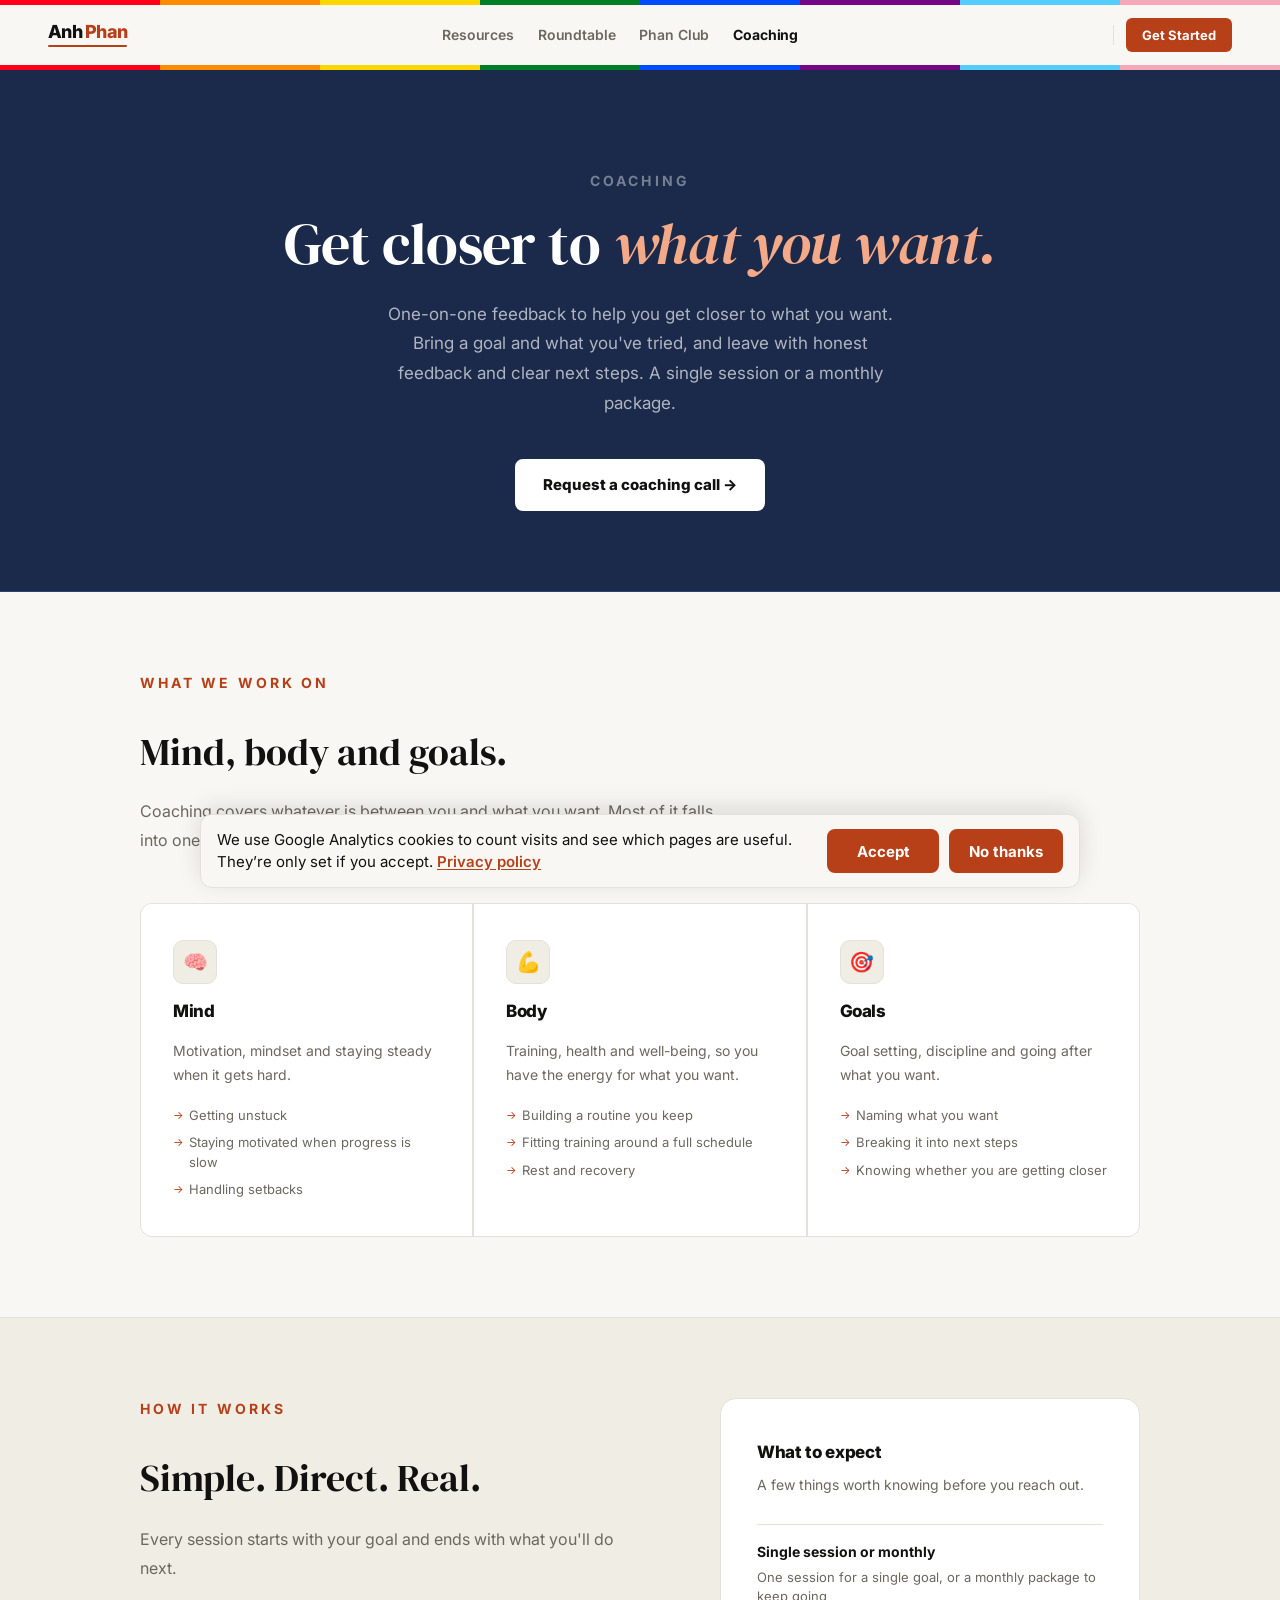
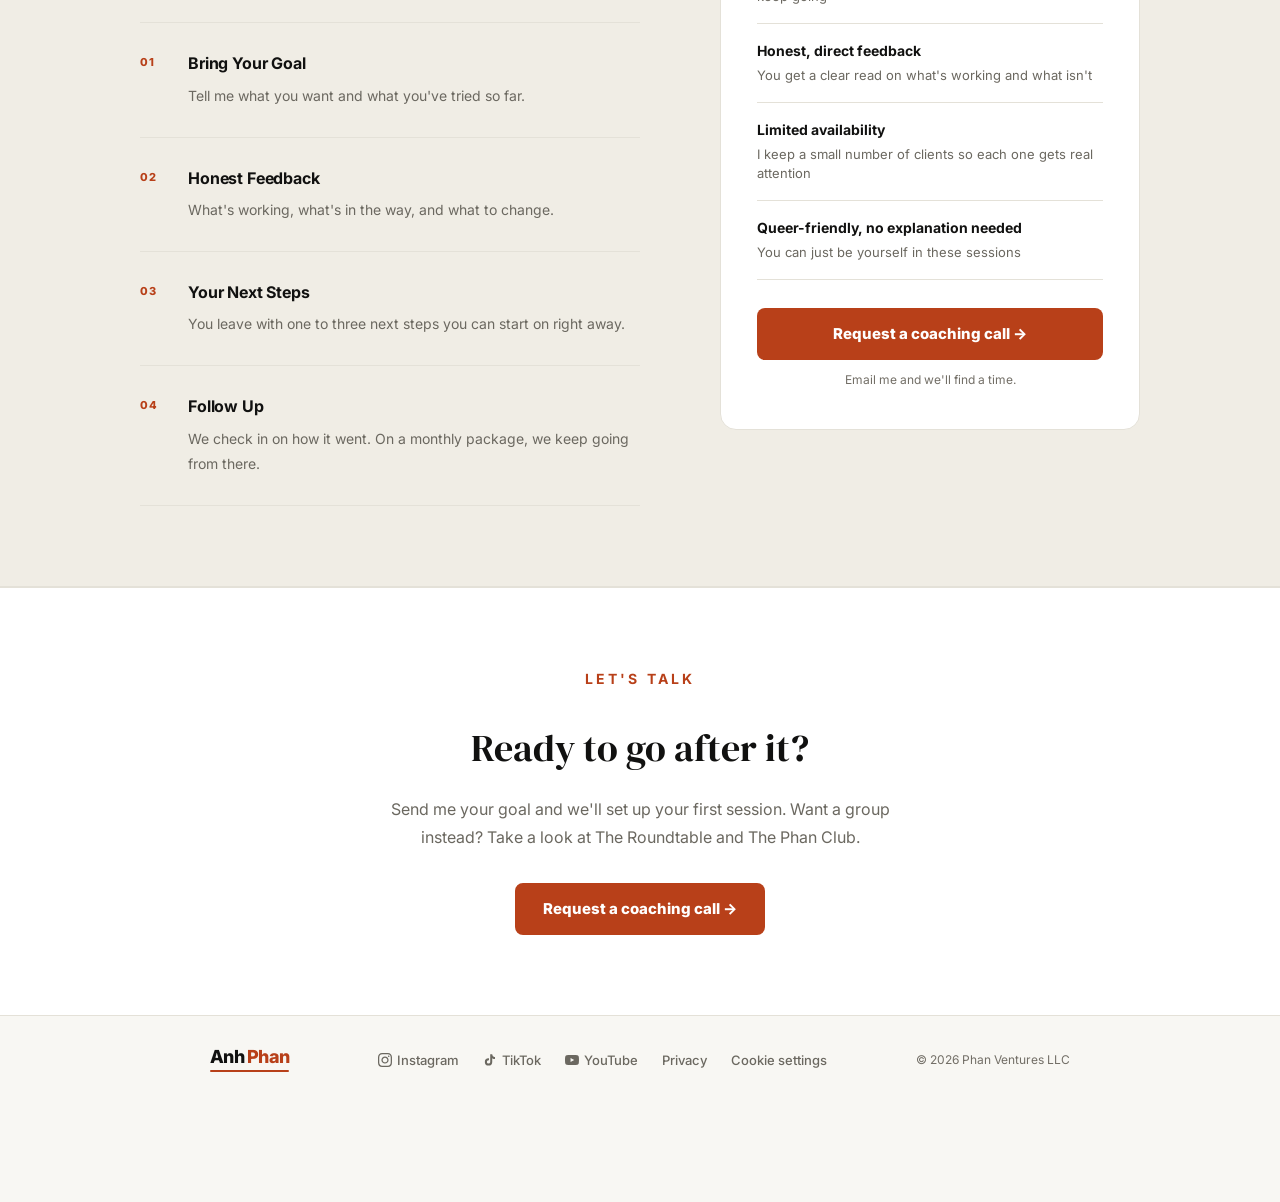
==== commit 65484fb2: "Privacy page for mranhphan.com, linked from every footer and the consent banner Drafted from the sit" ====
--- a/coaching.html
+++ b/coaching.html
@@ -353,7 +353,7 @@
     }
   </style>
   <!-- Google Analytics 4, loaded only after the visitor clicks Accept (consent.js). -->
-  <script src="/consent.js" data-ga-id="G-S2TMKYNY6V" defer></script>
+  <script src="/consent.js" data-ga-id="G-S2TMKYNY6V" data-privacy-href="/privacy" defer></script>
 </head>
 <body>
   <a class="skip-link" href="#main">Skip to main content</a>
@@ -543,6 +543,7 @@
           <svg viewBox="0 0 24 24" fill="currentColor" width="16" height="16"><path d="M23.498 6.186a3.016 3.016 0 0 0-2.122-2.136C19.505 3.545 12 3.545 12 3.545s-7.505 0-9.377.505A3.017 3.017 0 0 0 .502 6.186C0 8.07 0 12 0 12s0 3.93.502 5.814a3.016 3.016 0 0 0 2.122 2.136c1.871.505 9.376.505 9.376.505s7.505 0 9.377-.505a3.015 3.015 0 0 0 2.122-2.136C24 15.93 24 12 24 12s0-3.93-.502-5.814zM9.545 15.568V8.432L15.818 12l-6.273 3.568z"/></svg>
           YouTube
         </a>
+        <a href="/privacy" class="footer-social">Privacy</a>
         <button type="button" class="footer-social cookie-link" data-pv-cookie-settings hidden>Cookie settings</button>
       </div>
       <div class="footer-copy">&copy; 2026 Phan Ventures LLC</div>
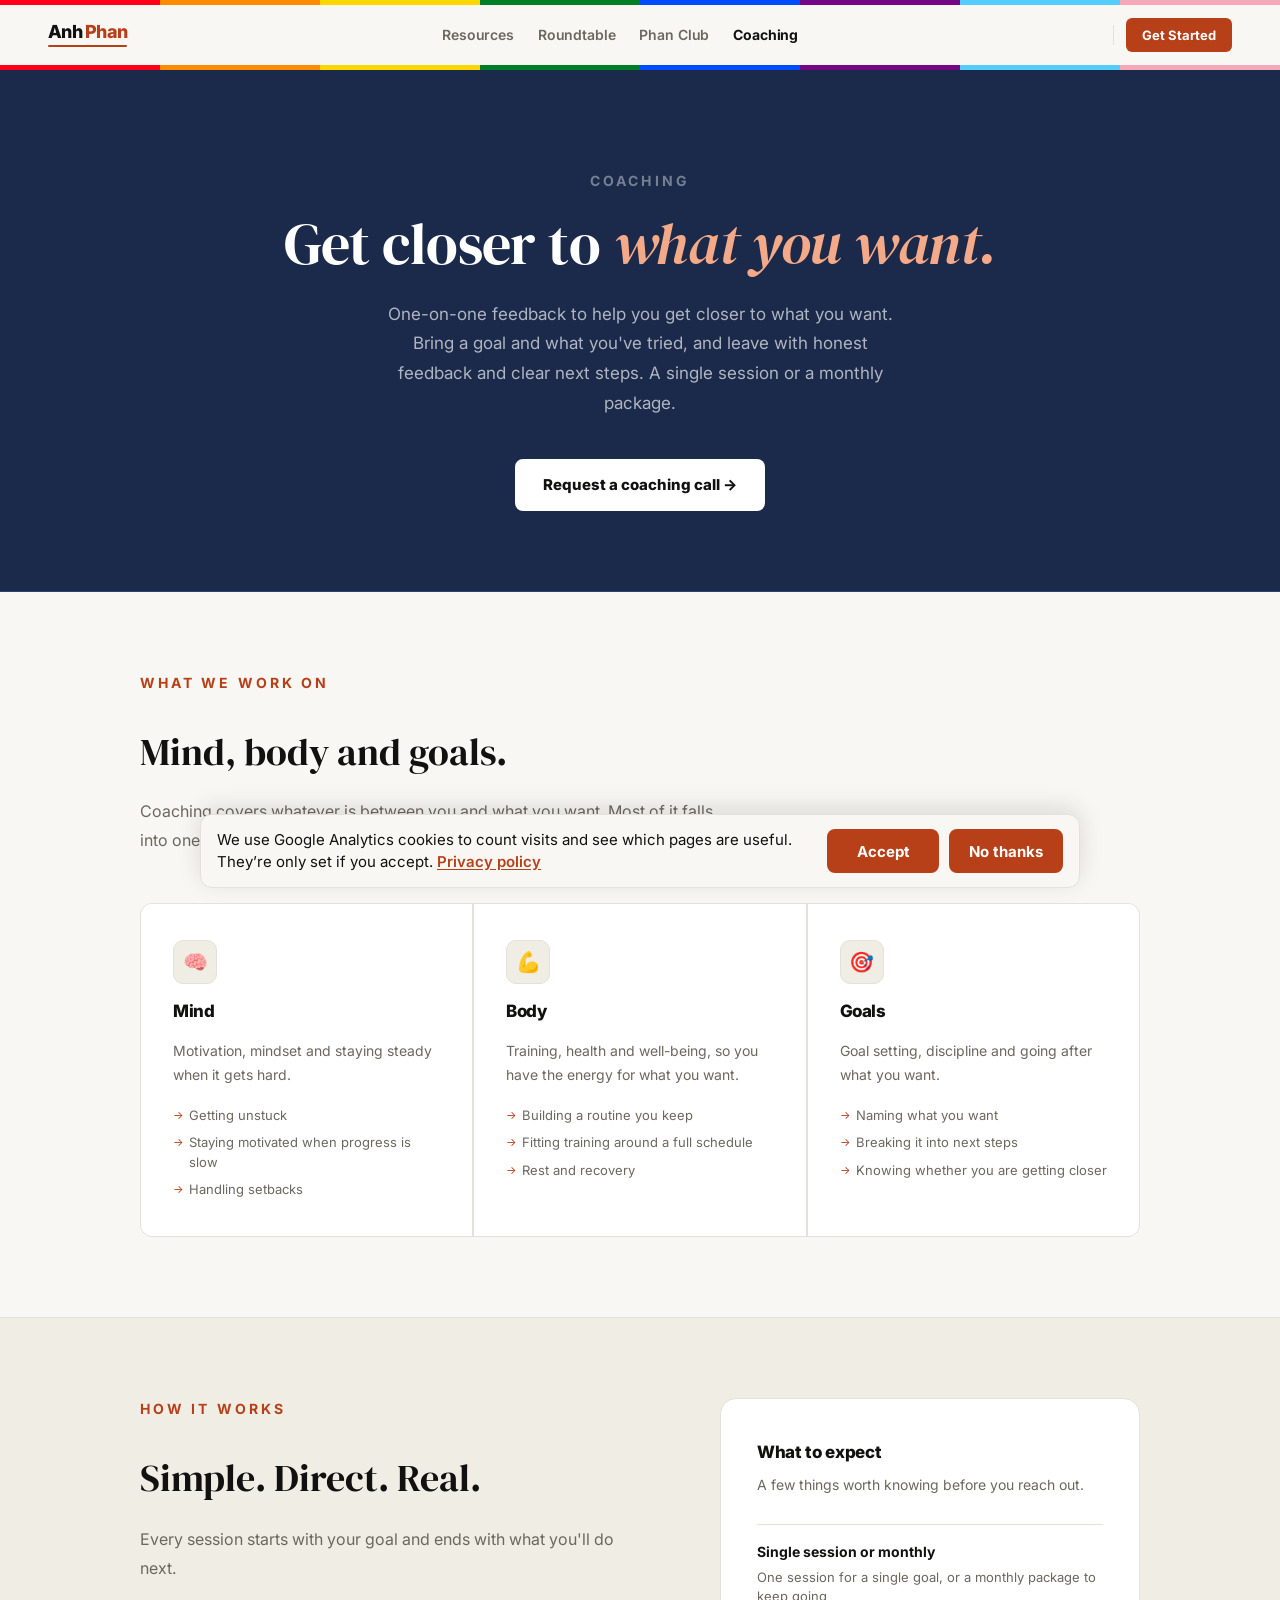
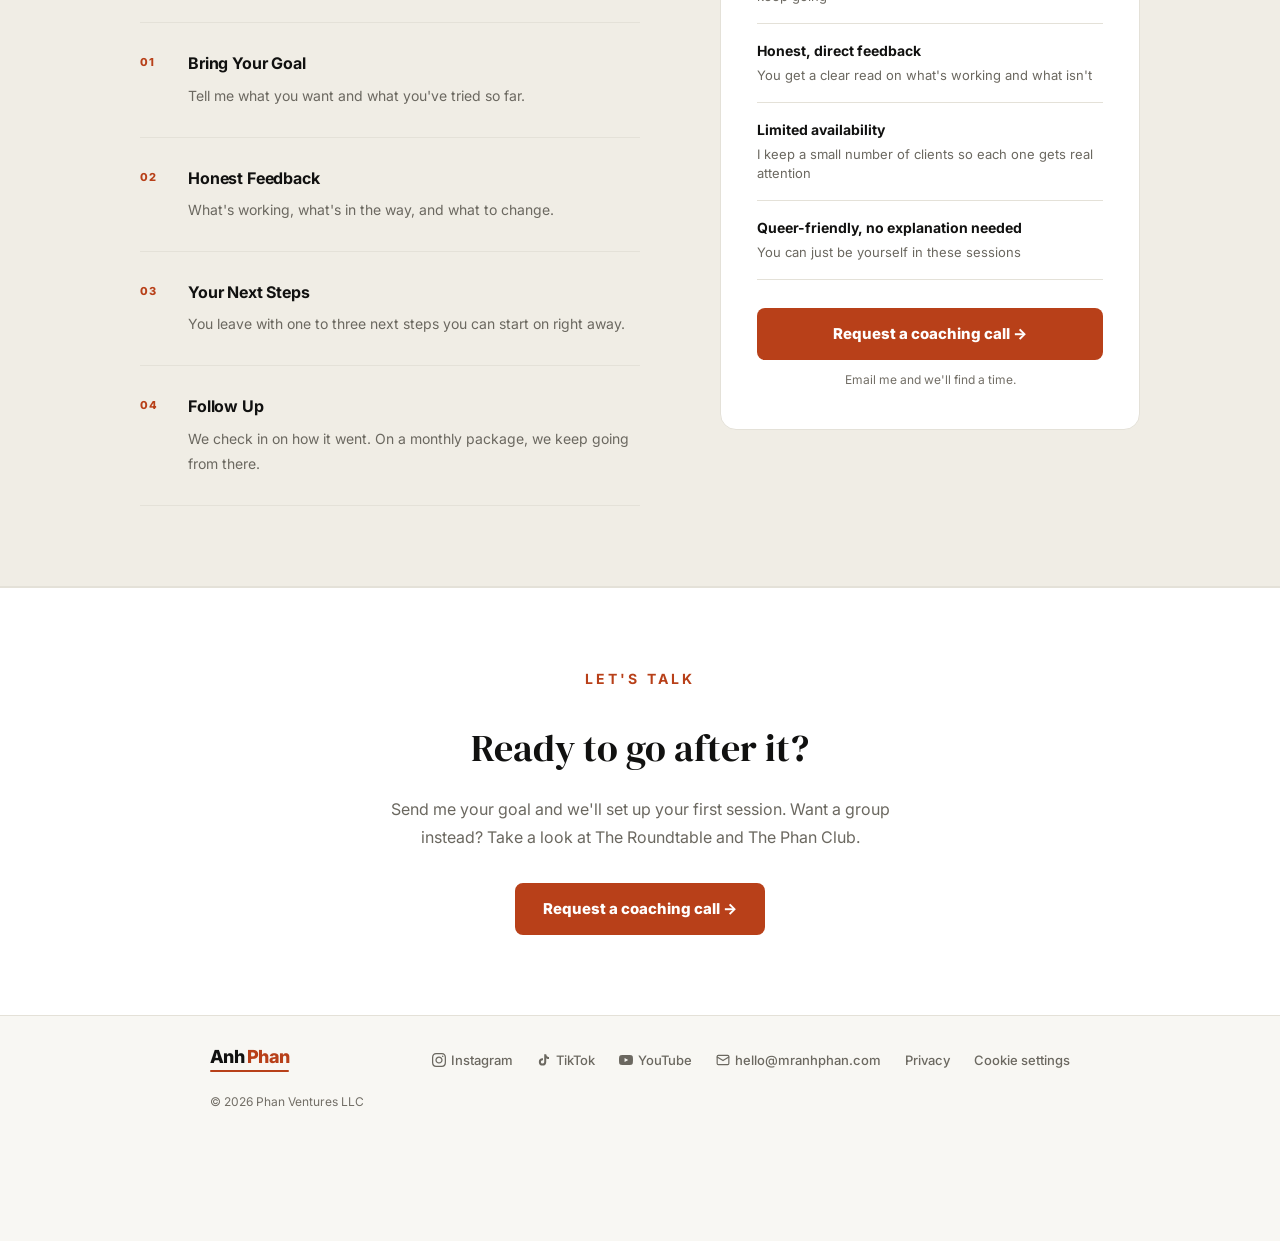
==== commit 5846e796: "Footer: hello@mranhphan.com contact link on every page TikTok and Instagram bios now send people to " ====
--- a/coaching.html
+++ b/coaching.html
@@ -543,6 +543,10 @@
           <svg viewBox="0 0 24 24" fill="currentColor" width="16" height="16"><path d="M23.498 6.186a3.016 3.016 0 0 0-2.122-2.136C19.505 3.545 12 3.545 12 3.545s-7.505 0-9.377.505A3.017 3.017 0 0 0 .502 6.186C0 8.07 0 12 0 12s0 3.93.502 5.814a3.016 3.016 0 0 0 2.122 2.136c1.871.505 9.376.505 9.376.505s7.505 0 9.377-.505a3.015 3.015 0 0 0 2.122-2.136C24 15.93 24 12 24 12s0-3.93-.502-5.814zM9.545 15.568V8.432L15.818 12l-6.273 3.568z"/></svg>
           YouTube
         </a>
+        <a href="mailto:hello@mranhphan.com" class="footer-social">
+          <svg viewBox="0 0 24 24" fill="none" stroke="currentColor" stroke-width="2" stroke-linecap="round" stroke-linejoin="round" width="16" height="16" aria-hidden="true"><rect x="2" y="4" width="20" height="16" rx="2"/><path d="m22 7-10 6L2 7"/></svg>
+          hello@mranhphan.com
+        </a>
         <a href="/privacy" class="footer-social">Privacy</a>
         <button type="button" class="footer-social cookie-link" data-pv-cookie-settings hidden>Cookie settings</button>
       </div>
